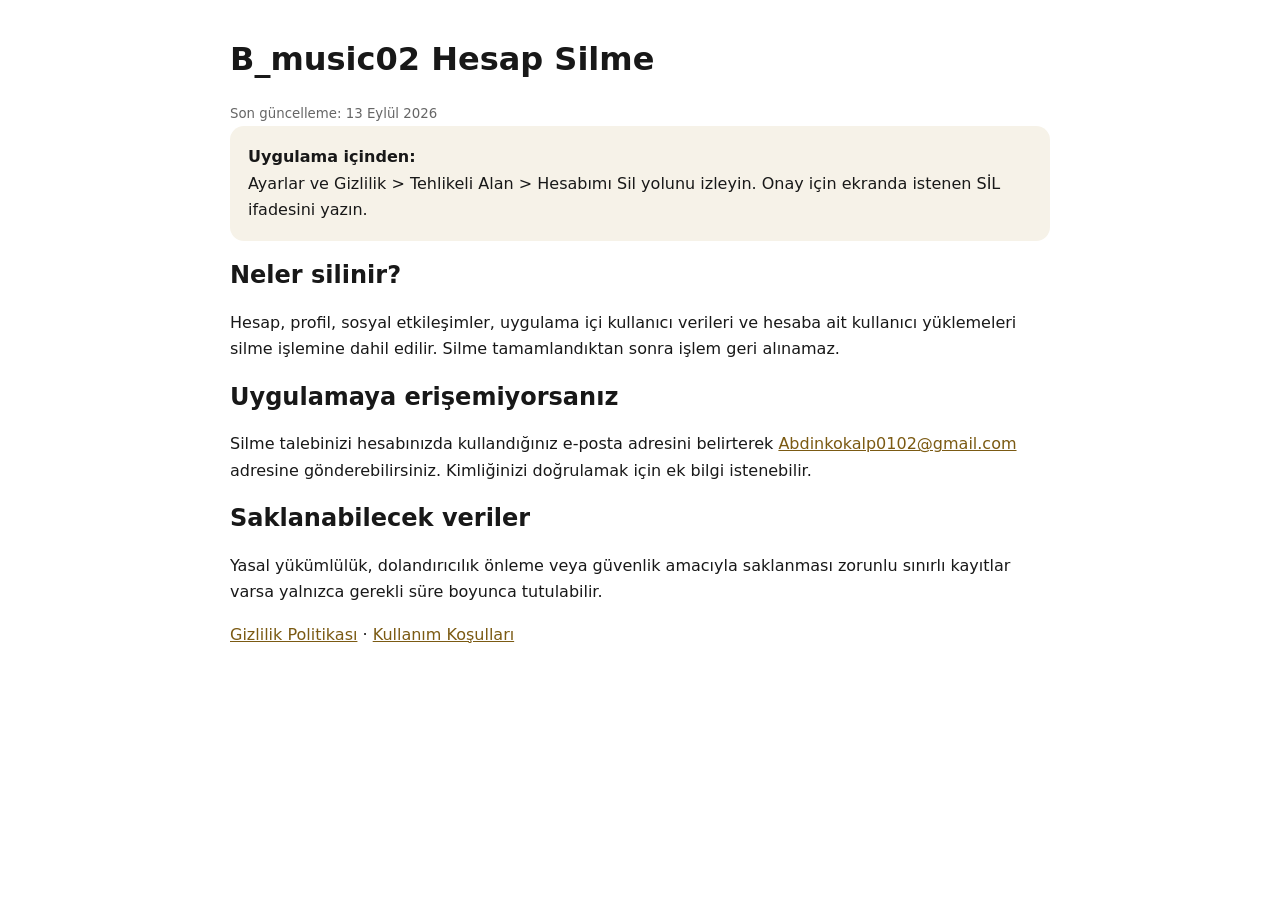
==== docs/delete-account.html @ b4818a2d "docs: add public account deletion instructions" ====
<!doctype html>
<html lang="tr">
<head><meta charset="utf-8"><meta name="viewport" content="width=device-width,initial-scale=1"><title>B_music02 Hesap Silme</title><style>body{font-family:system-ui,-apple-system,sans-serif;max-width:820px;margin:40px auto;padding:0 20px;line-height:1.65;color:#181818}h1,h2{line-height:1.2}small{color:#666}a{color:#7b5a13}.box{background:#f6f2e8;padding:18px;border-radius:14px}</style></head>
<body>
<h1>B_music02 Hesap Silme</h1><small>Son güncelleme: 13 Eylül 2026</small>
<div class="box"><strong>Uygulama içinden:</strong><br>Ayarlar ve Gizlilik &gt; Tehlikeli Alan &gt; Hesabımı Sil yolunu izleyin. Onay için ekranda istenen SİL ifadesini yazın.</div>
<h2>Neler silinir?</h2><p>Hesap, profil, sosyal etkileşimler, uygulama içi kullanıcı verileri ve hesaba ait kullanıcı yüklemeleri silme işlemine dahil edilir. Silme tamamlandıktan sonra işlem geri alınamaz.</p>
<h2>Uygulamaya erişemiyorsanız</h2><p>Silme talebinizi hesabınızda kullandığınız e-posta adresini belirterek <a href="mailto:Abdinkokalp0102@gmail.com?subject=B_music02%20Hesap%20Silme%20Talebi">Abdinkokalp0102@gmail.com</a> adresine gönderebilirsiniz. Kimliğinizi doğrulamak için ek bilgi istenebilir.</p>
<h2>Saklanabilecek veriler</h2><p>Yasal yükümlülük, dolandırıcılık önleme veya güvenlik amacıyla saklanması zorunlu sınırlı kayıtlar varsa yalnızca gerekli süre boyunca tutulabilir.</p>
<p><a href="privacy.html">Gizlilik Politikası</a> · <a href="terms.html">Kullanım Koşulları</a></p>
</body></html>
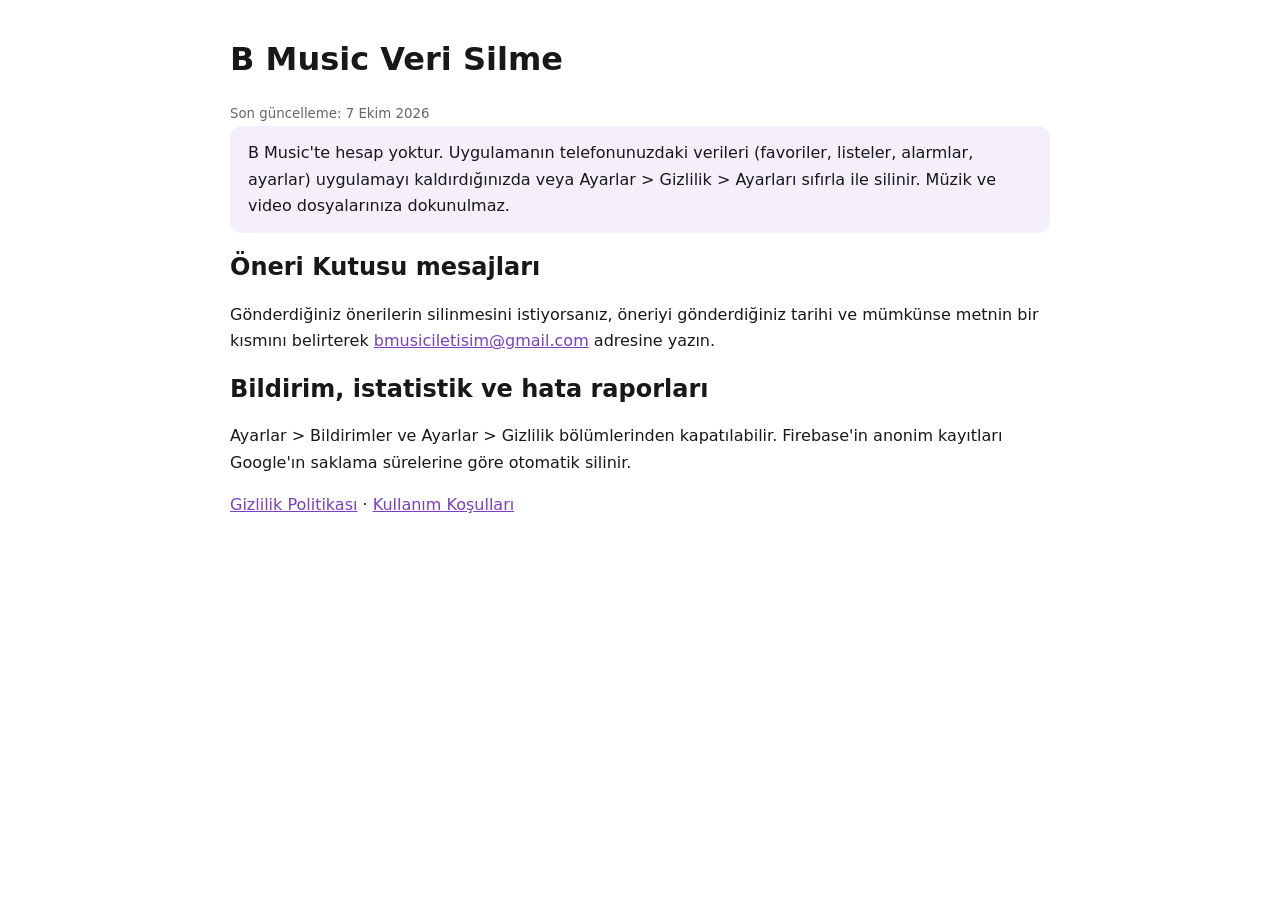
==== commit fdcf718f: "Round 3: com.bmusic.app, alarm, updater, feedback, analytics, decluttered player - Package com.examp" ====
--- a/docs/delete-account.html
+++ b/docs/delete-account.html
@@ -1,11 +1,10 @@
 <!doctype html>
 <html lang="tr">
-<head><meta charset="utf-8"><meta name="viewport" content="width=device-width,initial-scale=1"><title>B_music02 Hesap Silme</title><style>body{font-family:system-ui,-apple-system,sans-serif;max-width:820px;margin:40px auto;padding:0 20px;line-height:1.65;color:#181818}h1,h2{line-height:1.2}small{color:#666}a{color:#7b5a13}.box{background:#f6f2e8;padding:18px;border-radius:14px}</style></head>
+<head><meta charset="utf-8"><meta name="viewport" content="width=device-width,initial-scale=1"><title>B Music Veri Silme</title><style>body{font-family:system-ui,-apple-system,sans-serif;max-width:820px;margin:40px auto;padding:0 20px;line-height:1.65;color:#181818}h1,h2{line-height:1.2}small{color:#666}a{color:#7b3fc4}.box{background:#f4effb;border-radius:12px;padding:14px 18px}</style></head>
 <body>
-<h1>B_music02 Hesap Silme</h1><small>Son güncelleme: 13 Eylül 2026</small>
-<div class="box"><strong>Uygulama içinden:</strong><br>Ayarlar ve Gizlilik &gt; Tehlikeli Alan &gt; Hesabımı Sil yolunu izleyin. Onay için ekranda istenen SİL ifadesini yazın.</div>
-<h2>Neler silinir?</h2><p>Hesap, profil, sosyal etkileşimler, uygulama içi kullanıcı verileri ve hesaba ait kullanıcı yüklemeleri silme işlemine dahil edilir. Silme tamamlandıktan sonra işlem geri alınamaz.</p>
-<h2>Uygulamaya erişemiyorsanız</h2><p>Silme talebinizi hesabınızda kullandığınız e-posta adresini belirterek <a href="mailto:Abdinkokalp0102@gmail.com?subject=B_music02%20Hesap%20Silme%20Talebi">Abdinkokalp0102@gmail.com</a> adresine gönderebilirsiniz. Kimliğinizi doğrulamak için ek bilgi istenebilir.</p>
-<h2>Saklanabilecek veriler</h2><p>Yasal yükümlülük, dolandırıcılık önleme veya güvenlik amacıyla saklanması zorunlu sınırlı kayıtlar varsa yalnızca gerekli süre boyunca tutulabilir.</p>
+<h1>B Music Veri Silme</h1><small>Son güncelleme: 7 Ekim 2026</small>
+<div class="box">B Music'te hesap yoktur. Uygulamanın telefonunuzdaki verileri (favoriler, listeler, alarmlar, ayarlar) uygulamayı kaldırdığınızda veya Ayarlar &gt; Gizlilik &gt; Ayarları sıfırla ile silinir. Müzik ve video dosyalarınıza dokunulmaz.</div>
+<h2>Öneri Kutusu mesajları</h2><p>Gönderdiğiniz önerilerin silinmesini istiyorsanız, öneriyi gönderdiğiniz tarihi ve mümkünse metnin bir kısmını belirterek <a href="mailto:bmusiciletisim@gmail.com?subject=B%20Music%20Veri%20Silme%20Talebi">bmusiciletisim@gmail.com</a> adresine yazın.</p>
+<h2>Bildirim, istatistik ve hata raporları</h2><p>Ayarlar &gt; Bildirimler ve Ayarlar &gt; Gizlilik bölümlerinden kapatılabilir. Firebase'in anonim kayıtları Google'ın saklama sürelerine göre otomatik silinir.</p>
 <p><a href="privacy.html">Gizlilik Politikası</a> · <a href="terms.html">Kullanım Koşulları</a></p>
-</body></html>+</body></html>
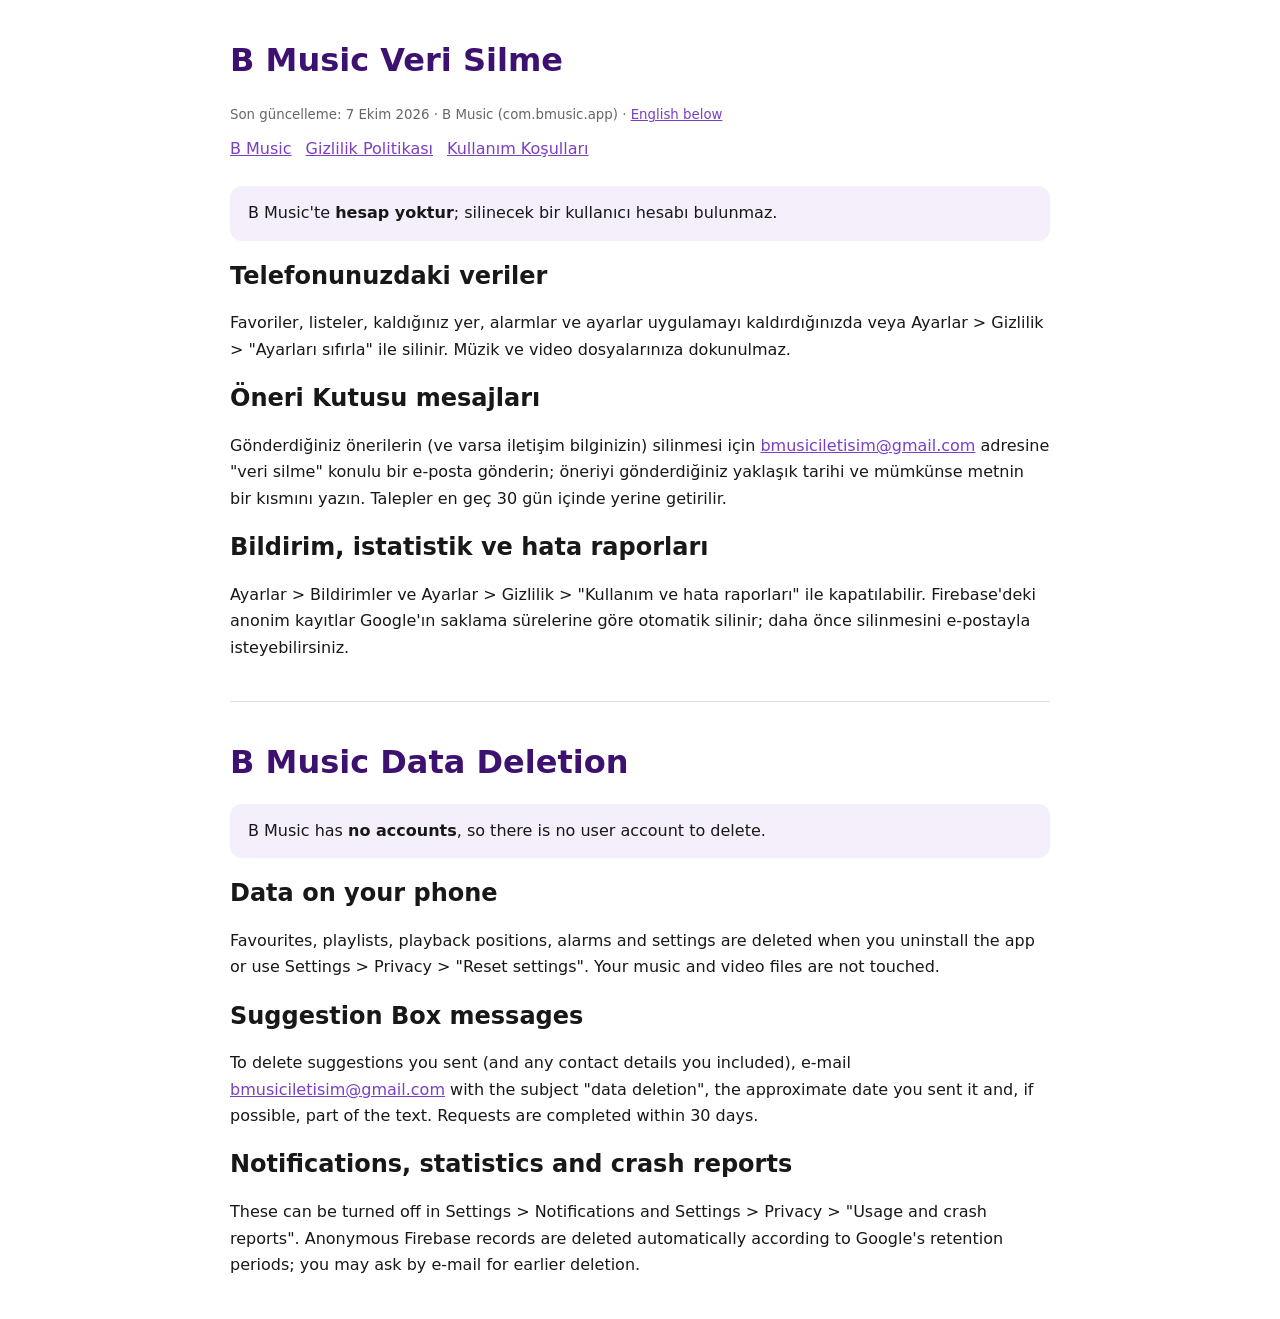
==== commit 82dd8c7b: "Privacy policy (TR/EN) for Play: Firebase, local media, feedback; data deletion and terms pages; Git" ====
--- a/docs/delete-account.html
+++ b/docs/delete-account.html
@@ -1,10 +1,18 @@
 <!doctype html>
 <html lang="tr">
-<head><meta charset="utf-8"><meta name="viewport" content="width=device-width,initial-scale=1"><title>B Music Veri Silme</title><style>body{font-family:system-ui,-apple-system,sans-serif;max-width:820px;margin:40px auto;padding:0 20px;line-height:1.65;color:#181818}h1,h2{line-height:1.2}small{color:#666}a{color:#7b3fc4}.box{background:#f4effb;border-radius:12px;padding:14px 18px}</style></head>
+<head><meta charset="utf-8"><meta name="viewport" content="width=device-width,initial-scale=1"><title>B Music — Veri silme / Data deletion</title><style>body{font-family:system-ui,-apple-system,"Segoe UI",sans-serif;max-width:820px;margin:40px auto;padding:0 20px;line-height:1.65;color:#181818}h1,h2,h3{line-height:1.25}h1{color:#3d1170}small{color:#666}a{color:#7b3fc4}nav{margin:8px 0 24px}nav a{margin-right:14px}.box{background:#f4effb;border-radius:12px;padding:14px 18px}hr{border:0;border-top:1px solid #ddd;margin:40px 0}table{border-collapse:collapse;width:100%}td,th{border:1px solid #e3d9f2;padding:6px 10px;text-align:left;vertical-align:top}th{background:#f4effb}</style></head>
 <body>
-<h1>B Music Veri Silme</h1><small>Son güncelleme: 7 Ekim 2026</small>
-<div class="box">B Music'te hesap yoktur. Uygulamanın telefonunuzdaki verileri (favoriler, listeler, alarmlar, ayarlar) uygulamayı kaldırdığınızda veya Ayarlar &gt; Gizlilik &gt; Ayarları sıfırla ile silinir. Müzik ve video dosyalarınıza dokunulmaz.</div>
-<h2>Öneri Kutusu mesajları</h2><p>Gönderdiğiniz önerilerin silinmesini istiyorsanız, öneriyi gönderdiğiniz tarihi ve mümkünse metnin bir kısmını belirterek <a href="mailto:bmusiciletisim@gmail.com?subject=B%20Music%20Veri%20Silme%20Talebi">bmusiciletisim@gmail.com</a> adresine yazın.</p>
-<h2>Bildirim, istatistik ve hata raporları</h2><p>Ayarlar &gt; Bildirimler ve Ayarlar &gt; Gizlilik bölümlerinden kapatılabilir. Firebase'in anonim kayıtları Google'ın saklama sürelerine göre otomatik silinir.</p>
-<p><a href="privacy.html">Gizlilik Politikası</a> · <a href="terms.html">Kullanım Koşulları</a></p>
+<h1>B Music Veri Silme</h1>
+<small>Son güncelleme: 7 Ekim 2026 · B Music (com.bmusic.app) · <a href="#english">English below</a></small>
+<nav><a href="index.html">B Music</a><a href="privacy.html">Gizlilik Politikası</a><a href="terms.html">Kullanım Koşulları</a></nav>
+<div class="box">B Music'te <strong>hesap yoktur</strong>; silinecek bir kullanıcı hesabı bulunmaz.</div>
+<h2>Telefonunuzdaki veriler</h2><p>Favoriler, listeler, kaldığınız yer, alarmlar ve ayarlar uygulamayı kaldırdığınızda veya Ayarlar &gt; Gizlilik &gt; "Ayarları sıfırla" ile silinir. Müzik ve video dosyalarınıza dokunulmaz.</p>
+<h2>Öneri Kutusu mesajları</h2><p>Gönderdiğiniz önerilerin (ve varsa iletişim bilginizin) silinmesi için <a href="mailto:bmusiciletisim@gmail.com?subject=B%20Music%20veri%20silme">bmusiciletisim@gmail.com</a> adresine "veri silme" konulu bir e-posta gönderin; öneriyi gönderdiğiniz yaklaşık tarihi ve mümkünse metnin bir kısmını yazın. Talepler en geç 30 gün içinde yerine getirilir.</p>
+<h2>Bildirim, istatistik ve hata raporları</h2><p>Ayarlar &gt; Bildirimler ve Ayarlar &gt; Gizlilik &gt; "Kullanım ve hata raporları" ile kapatılabilir. Firebase'deki anonim kayıtlar Google'ın saklama sürelerine göre otomatik silinir; daha önce silinmesini e-postayla isteyebilirsiniz.</p>
+<hr id="english">
+<h1>B Music Data Deletion</h1>
+<div class="box">B Music has <strong>no accounts</strong>, so there is no user account to delete.</div>
+<h2>Data on your phone</h2><p>Favourites, playlists, playback positions, alarms and settings are deleted when you uninstall the app or use Settings &gt; Privacy &gt; "Reset settings". Your music and video files are not touched.</p>
+<h2>Suggestion Box messages</h2><p>To delete suggestions you sent (and any contact details you included), e-mail <a href="mailto:bmusiciletisim@gmail.com?subject=B%20Music%20data%20deletion">bmusiciletisim@gmail.com</a> with the subject "data deletion", the approximate date you sent it and, if possible, part of the text. Requests are completed within 30 days.</p>
+<h2>Notifications, statistics and crash reports</h2><p>These can be turned off in Settings &gt; Notifications and Settings &gt; Privacy &gt; "Usage and crash reports". Anonymous Firebase records are deleted automatically according to Google's retention periods; you may ask by e-mail for earlier deletion.</p>
 </body></html>
